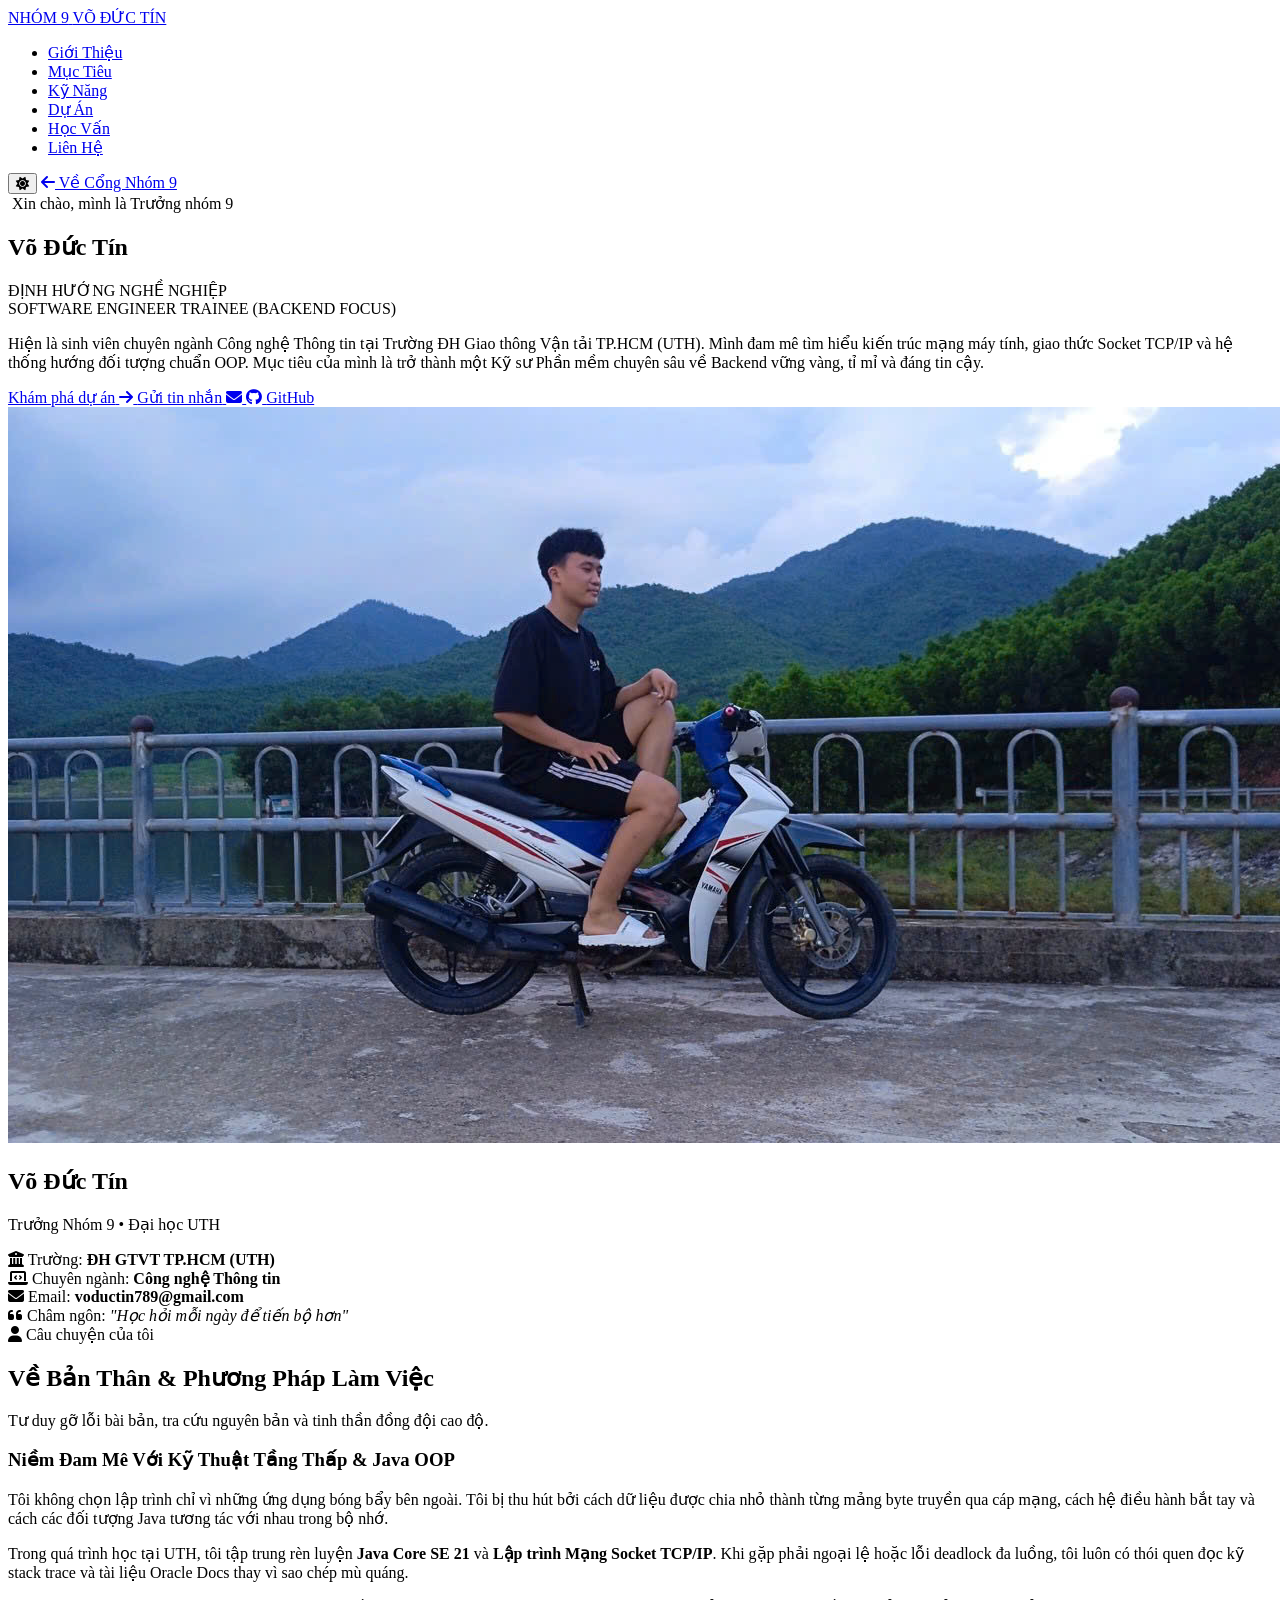
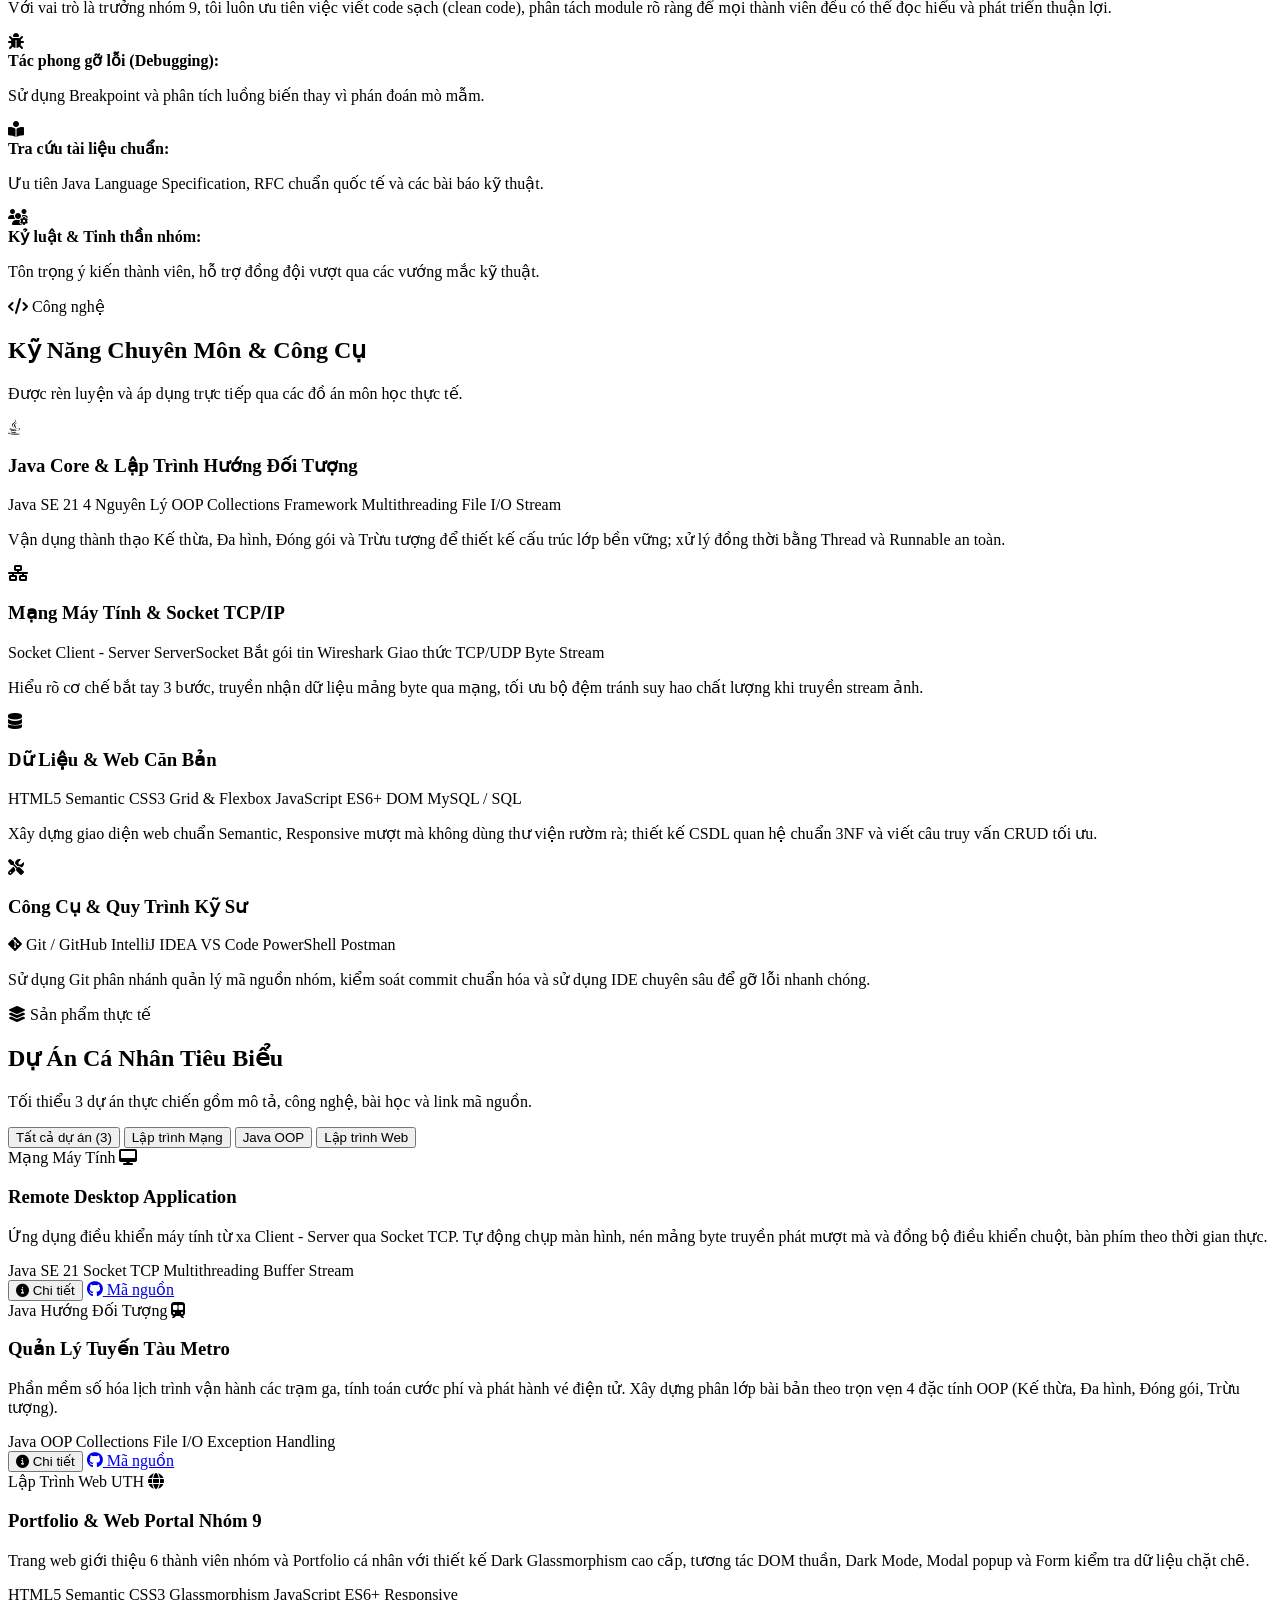
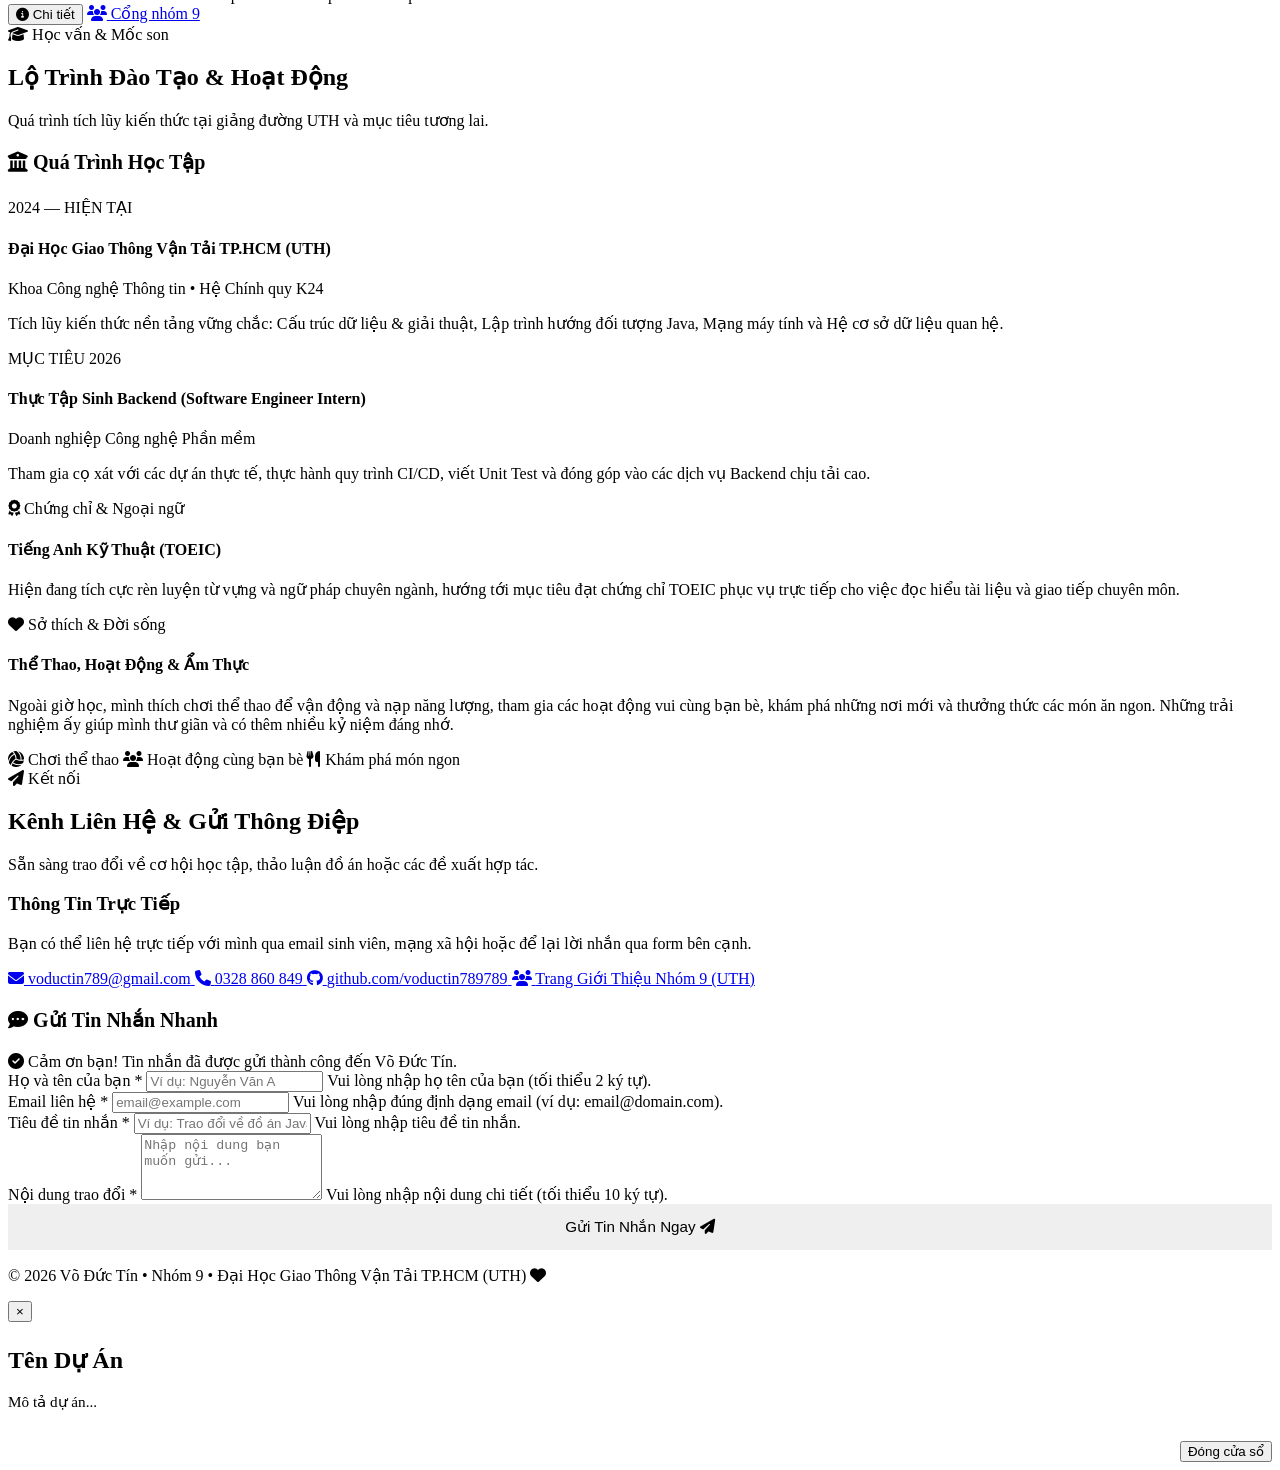
==== vo-duc-tin.html @ 45aab49f "Add files via upload" ====
<!DOCTYPE html>
<html lang="vi">

<head>
    <meta charset="UTF-8">
    <meta name="viewport" content="width=device-width, initial-scale=1.0">
    <title>Võ Đức Tín • Portfolio Cá Nhân • Nhóm 9 UTH</title>
    <!-- Google Fonts -->
    <link rel="preconnect" href="https://fonts.googleapis.com">
    <link rel="preconnect" href="https://fonts.gstatic.com" crossorigin>
    <link href="https://fonts.googleapis.com/css2?family=Plus+Jakarta+Sans:wght@300;400;500;600;700;800&display=swap" rel="stylesheet">
    <!-- Font Awesome -->
    <link rel="stylesheet" href="https://cdnjs.cloudflare.com/ajax/libs/font-awesome/6.5.1/css/all.min.css">
    <!-- Main Style -->
    <link rel="stylesheet" href="style-portfolio.css">
</head>

<body>
    <!-- Hiệu ứng Ambient Glow Orbs huyền ảo đồng bộ với Cổng Nhóm 9 -->
    <div class="ambient-bg">
        <div class="ambient-orb orb-1"></div>
        <div class="ambient-orb orb-2"></div>
        <div class="ambient-orb orb-3"></div>
    </div>

    <!-- Header / Navbar Thanh Điều Hướng Nổi Bật (Tiêu chí 1) -->
    <header class="header-nav">
        <div class="nav-glass-bar">
            <a href="#about" class="nav-brand">
                <span class="brand-pill">NHÓM 9</span>
                <span class="brand-text">VÕ ĐỨC TÍN</span>
            </a>

            <nav>
                <ul class="nav-links">
                    <li><a href="#about" class="active">Giới Thiệu</a></li>
                    <li><a href="#career">Mục Tiêu</a></li>
                    <li><a href="#skills">Kỹ Năng</a></li>
                    <li><a href="#projects">Dự Án</a></li>
                    <li><a href="#roadmap">Học Vấn</a></li>
                    <li><a href="#contact">Liên Hệ</a></li>
                </ul>
            </nav>

            <div class="nav-actions">
                <button type="button" class="theme-btn" id="themeBtn" title="Đổi giao diện Sáng / Tối">
                    <i class="fas fa-sun"></i>
                </button>
                <a href="index.html" class="back-team-pill">
                    <i class="fas fa-arrow-left"></i> Về Cổng Nhóm 9
                </a>
            </div>
        </div>
    </header>

    <div class="container">

        <!-- SECTION 1: GIỚI THIỆU BẢN THÂN & BANNER (Tiêu chí 1 & 2) -->
        <section id="about" class="content-section">
            <div class="hero-grid">
                <!-- Cột giới thiệu chính -->
                <div class="glass-card hero-content-card">
                    <span class="hero-greeting">
                        <i class="fas fa-sparkles"></i> Xin chào, mình là Trưởng nhóm 9
                    </span>
                    <h1 class="hero-name-big">
                        Võ Đức <span class="name-gradient">Tín</span>
                    </h1>

                    <!-- Mục tiêu nghề nghiệp (Tiêu chí 3) -->
                    <div class="career-box" id="career">
                        <div class="career-label">ĐỊNH HƯỚNG NGHỀ NGHIỆP</div>
                        <div class="career-role">SOFTWARE ENGINEER TRAINEE (BACKEND FOCUS)</div>
                    </div>

                    <p class="hero-bio">
                        Hiện là sinh viên chuyên ngành Công nghệ Thông tin tại Trường ĐH Giao thông Vận tải TP.HCM (UTH). Mình đam mê tìm hiểu kiến trúc mạng máy tính, giao thức Socket TCP/IP và hệ thống hướng đối tượng chuẩn OOP. Mục tiêu của mình là trở thành một Kỹ sư Phần mềm chuyên sâu về Backend vững vàng, tỉ mỉ và đáng tin cậy.
                    </p>

                    <div class="hero-buttons">
                        <a href="#projects" class="btn-glow">
                            <span>Khám phá dự án</span> <i class="fas fa-arrow-right"></i>
                        </a>
                        <a href="#contact" class="btn-outline-glass">
                            <span>Gửi tin nhắn</span> <i class="fas fa-envelope"></i>
                        </a>
                        <a href="https://github.com/voductin789789" target="_blank" class="btn-outline-glass">
                            <i class="fab fa-github"></i> <span>GitHub</span>
                        </a>
                    </div>
                </div>

                <!-- Cột Thẻ Thông Tin Cá Nhân (Glassmorphism Profile Card) -->
                <div class="glass-card profile-card-wrap">
                    <div class="profile-avatar-outer">
                        <img src="tin.jpg" alt="Võ Đức Tín" class="profile-avatar-img"
                            onerror="this.src='data:image/svg+xml,%3Csvg xmlns=\'http://www.w3.org/2000/svg\' viewBox=\'0 0 24 24\' fill=\'%23818cf8\'%3E%3Cpath d=\'M12 12c2.21 0 4-1.79 4-4s-1.79-4-4-4-4 1.79-4 4 1.79 4 4 4zm0 2c-2.67 0-8 1.34-8 4v2h16v-2c0-2.66-5.33-4-8-4z\'/%3E%3C/svg%3E'">
                        <span class="online-pulse" title="Sẵn sàng hợp tác"></span>
                    </div>

                    <h2 class="profile-name">Võ Đức Tín</h2>
                    <p class="profile-tagline">Trưởng Nhóm 9 • Đại học UTH</p>

                    <div class="info-table">
                        <div class="info-row">
                            <i class="fas fa-university"></i>
                            <span>Trường: <strong>ĐH GTVT TP.HCM (UTH)</strong></span>
                        </div>
                        <div class="info-row">
                            <i class="fas fa-laptop-code"></i>
                            <span>Chuyên ngành: <strong>Công nghệ Thông tin</strong></span>
                        </div>
                        <div class="info-row">
                            <i class="fas fa-envelope"></i>
                            <span>Email: <strong>voductin789@gmail.com</strong></span>
                        </div>
                        <div class="info-row">
                            <i class="fas fa-quote-left"></i>
                            <span>Châm ngôn: <em>"Học hỏi mỗi ngày để tiến bộ hơn"</em></span>
                        </div>
                    </div>
                </div>
            </div>
        </section>

        <!-- SECTION 2: VỀ TÔI & PHƯƠNG PHÁP RÈN LUYỆN (Tiêu chí 2, 5) -->
        <section class="content-section">
            <div class="section-head">
                <span class="section-tag"><i class="fas fa-user"></i> Câu chuyện của tôi</span>
                <h2 class="section-title">Về Bản Thân & Phương Pháp Làm Việc</h2>
                <p class="section-subtitle">Tư duy gỡ lỗi bài bản, tra cứu nguyên bản và tinh thần đồng đội cao độ.</p>
            </div>

            <div class="about-grid">
                <div class="glass-card about-box">
                    <h3>Niềm Đam Mê Với Kỹ Thuật Tầng Thấp & Java OOP</h3>
                    <p>
                        Tôi không chọn lập trình chỉ vì những ứng dụng bóng bẩy bên ngoài. Tôi bị thu hút bởi cách dữ liệu được chia nhỏ thành từng mảng byte truyền qua cáp mạng, cách hệ điều hành bắt tay và cách các đối tượng Java tương tác với nhau trong bộ nhớ.
                    </p>
                    <p>
                        Trong quá trình học tại UTH, tôi tập trung rèn luyện <strong>Java Core SE 21</strong> và <strong>Lập trình Mạng Socket TCP/IP</strong>. Khi gặp phải ngoại lệ hoặc lỗi deadlock đa luồng, tôi luôn có thói quen đọc kỹ stack trace và tài liệu Oracle Docs thay vì sao chép mù quáng.
                    </p>
                    <p>
                        Với vai trò là trưởng nhóm 9, tôi luôn ưu tiên việc viết code sạch (clean code), phân tách module rõ ràng để mọi thành viên đều có thể đọc hiểu và phát triển thuận lợi.
                    </p>
                </div>

                <div class="glass-card method-box">
                    <div class="method-item">
                        <div class="method-icon-wrap"><i class="fas fa-bug"></i></div>
                        <div class="method-text">
                            <strong>Tác phong gỡ lỗi (Debugging):</strong>
                            <p>Sử dụng Breakpoint và phân tích luồng biến thay vì phán đoán mò mẫm.</p>
                        </div>
                    </div>
                    <div class="method-item">
                        <div class="method-icon-wrap"><i class="fas fa-book-reader"></i></div>
                        <div class="method-text">
                            <strong>Tra cứu tài liệu chuẩn:</strong>
                            <p>Ưu tiên Java Language Specification, RFC chuẩn quốc tế và các bài báo kỹ thuật.</p>
                        </div>
                    </div>
                    <div class="method-item">
                        <div class="method-icon-wrap"><i class="fas fa-users-cog"></i></div>
                        <div class="method-text">
                            <strong>Kỷ luật & Tinh thần nhóm:</strong>
                            <p>Tôn trọng ý kiến thành viên, hỗ trợ đồng đội vượt qua các vướng mắc kỹ thuật.</p>
                        </div>
                    </div>
                </div>
            </div>
        </section>

        <!-- SECTION 3: KỸ NĂNG CHUYÊN MÔN (Tiêu chí 4) -->
        <section id="skills" class="content-section">
            <div class="section-head">
                <span class="section-tag"><i class="fas fa-code"></i> Công nghệ</span>
                <h2 class="section-title">Kỹ Năng Chuyên Môn & Công Cụ</h2>
                <p class="section-subtitle">Được rèn luyện và áp dụng trực tiếp qua các đồ án môn học thực tế.</p>
            </div>

            <div class="skills-grid">
                <!-- Thẻ 1 -->
                <div class="glass-card skill-card">
                    <div class="skill-card-head">
                        <div class="skill-icon-box"><i class="fab fa-java"></i></div>
                        <h3>Java Core & Lập Trình Hướng Đối Tượng</h3>
                    </div>
                    <div class="skill-chips-wrap">
                        <span class="skill-chip">Java SE 21</span>
                        <span class="skill-chip">4 Nguyên Lý OOP</span>
                        <span class="skill-chip">Collections Framework</span>
                        <span class="skill-chip">Multithreading</span>
                        <span class="skill-chip">File I/O Stream</span>
                    </div>
                    <p class="skill-detail-text">Vận dụng thành thạo Kế thừa, Đa hình, Đóng gói và Trừu tượng để thiết kế cấu trúc lớp bền vững; xử lý đồng thời bằng Thread và Runnable an toàn.</p>
                </div>

                <!-- Thẻ 2 -->
                <div class="glass-card skill-card">
                    <div class="skill-card-head">
                        <div class="skill-icon-box"><i class="fas fa-network-wired"></i></div>
                        <h3>Mạng Máy Tính & Socket TCP/IP</h3>
                    </div>
                    <div class="skill-chips-wrap">
                        <span class="skill-chip">Socket Client - Server</span>
                        <span class="skill-chip">ServerSocket</span>
                        <span class="skill-chip">Bắt gói tin Wireshark</span>
                        <span class="skill-chip">Giao thức TCP/UDP</span>
                        <span class="skill-chip">Byte Stream</span>
                    </div>
                    <p class="skill-detail-text">Hiểu rõ cơ chế bắt tay 3 bước, truyền nhận dữ liệu mảng byte qua mạng, tối ưu bộ đệm tránh suy hao chất lượng khi truyền stream ảnh.</p>
                </div>

                <!-- Thẻ 3 -->
                <div class="glass-card skill-card">
                    <div class="skill-card-head">
                        <div class="skill-icon-box"><i class="fas fa-database"></i></div>
                        <h3>Dữ Liệu & Web Căn Bản</h3>
                    </div>
                    <div class="skill-chips-wrap">
                        <span class="skill-chip">HTML5 Semantic</span>
                        <span class="skill-chip">CSS3 Grid & Flexbox</span>
                        <span class="skill-chip">JavaScript ES6+ DOM</span>
                        <span class="skill-chip">MySQL / SQL</span>
                    </div>
                    <p class="skill-detail-text">Xây dựng giao diện web chuẩn Semantic, Responsive mượt mà không dùng thư viện rườm rà; thiết kế CSDL quan hệ chuẩn 3NF và viết câu truy vấn CRUD tối ưu.</p>
                </div>

                <!-- Thẻ 4 -->
                <div class="glass-card skill-card">
                    <div class="skill-card-head">
                        <div class="skill-icon-box"><i class="fas fa-tools"></i></div>
                        <h3>Công Cụ & Quy Trình Kỹ Sư</h3>
                    </div>
                    <div class="skill-chips-wrap">
                        <span class="skill-chip"><i class="fab fa-git-alt"></i> Git / GitHub</span>
                        <span class="skill-chip">IntelliJ IDEA</span>
                        <span class="skill-chip">VS Code</span>
                        <span class="skill-chip">PowerShell</span>
                        <span class="skill-chip">Postman</span>
                    </div>
                    <p class="skill-detail-text">Sử dụng Git phân nhánh quản lý mã nguồn nhóm, kiểm soát commit chuẩn hóa và sử dụng IDE chuyên sâu để gỡ lỗi nhanh chóng.</p>
                </div>
            </div>
        </section>

        <!-- SECTION 4: DỰ ÁN CÁ NHÂN & ĐỒ ÁN MÔN HỌC (Tiêu chí 6 & Tiêu chí 14) -->
        <section id="projects" class="content-section">
            <div class="section-head">
                <span class="section-tag"><i class="fas fa-layer-group"></i> Sản phẩm thực tế</span>
                <h2 class="section-title">Dự Án Cá Nhân Tiêu Biểu</h2>
                <p class="section-subtitle">Tối thiểu 3 dự án thực chiến gồm mô tả, công nghệ, bài học và link mã nguồn.</p>
            </div>

            <!-- Bộ lọc dự án JavaScript (Tiêu chí 14) -->
            <div class="filter-tabs">
                <button type="button" class="tab-btn active" data-filter="all">Tất cả dự án (3)</button>
                <button type="button" class="tab-btn" data-filter="network">Lập trình Mạng</button>
                <button type="button" class="tab-btn" data-filter="java">Java OOP</button>
                <button type="button" class="tab-btn" data-filter="web">Lập trình Web</button>
            </div>

            <!-- Lưới dự án -->
            <div class="projects-grid">
                <!-- Dự Án 1: Remote Desktop -->
                <div class="glass-card project-card" data-category="network">
                    <div>
                        <div class="project-top-tag">
                            <span class="course-badge">Mạng Máy Tính</span>
                            <i class="fas fa-desktop project-icon-top"></i>
                        </div>
                        <h3 class="project-title">Remote Desktop Application</h3>
                        <p class="project-desc">
                            Ứng dụng điều khiển máy tính từ xa Client - Server qua Socket TCP. Tự động chụp màn hình, nén mảng byte truyền phát mượt mà và đồng bộ điều khiển chuột, bàn phím theo thời gian thực.
                        </p>
                        <div class="project-tech-tags">
                            <span class="tech-tag-pill">Java SE 21</span>
                            <span class="tech-tag-pill">Socket TCP</span>
                            <span class="tech-tag-pill">Multithreading</span>
                            <span class="tech-tag-pill">Buffer Stream</span>
                        </div>
                    </div>
                    <div class="project-actions">
                        <button type="button" class="btn-sm-primary" onclick="openProjectModal('remote-desktop')">
                            <i class="fas fa-info-circle"></i> Chi tiết
                        </button>
                        <a href="https://github.com/voductin789789" target="_blank" class="btn-sm-outline" title="GitHub">
                            <i class="fab fa-github"></i> Mã nguồn
                        </a>
                    </div>
                </div>

                <!-- Dự Án 2: Quản Lý Metro -->
                <div class="glass-card project-card" data-category="java">
                    <div>
                        <div class="project-top-tag">
                            <span class="course-badge">Java Hướng Đối Tượng</span>
                            <i class="fas fa-subway project-icon-top"></i>
                        </div>
                        <h3 class="project-title">Quản Lý Tuyến Tàu Metro</h3>
                        <p class="project-desc">
                            Phần mềm số hóa lịch trình vận hành các trạm ga, tính toán cước phí và phát hành vé điện tử. Xây dựng phân lớp bài bản theo trọn vẹn 4 đặc tính OOP (Kế thừa, Đa hình, Đóng gói, Trừu tượng).
                        </p>
                        <div class="project-tech-tags">
                            <span class="tech-tag-pill">Java OOP</span>
                            <span class="tech-tag-pill">Collections</span>
                            <span class="tech-tag-pill">File I/O</span>
                            <span class="tech-tag-pill">Exception Handling</span>
                        </div>
                    </div>
                    <div class="project-actions">
                        <button type="button" class="btn-sm-primary" onclick="openProjectModal('metro-management')">
                            <i class="fas fa-info-circle"></i> Chi tiết
                        </button>
                        <a href="https://github.com/voductin789789" target="_blank" class="btn-sm-outline" title="GitHub">
                            <i class="fab fa-github"></i> Mã nguồn
                        </a>
                    </div>
                </div>

                <!-- Dự Án 3: Web Portal Nhóm 9 -->
                <div class="glass-card project-card" data-category="web">
                    <div>
                        <div class="project-top-tag">
                            <span class="course-badge">Lập Trình Web UTH</span>
                            <i class="fas fa-globe project-icon-top"></i>
                        </div>
                        <h3 class="project-title">Portfolio & Web Portal Nhóm 9</h3>
                        <p class="project-desc">
                            Trang web giới thiệu 6 thành viên nhóm và Portfolio cá nhân với thiết kế Dark Glassmorphism cao cấp, tương tác DOM thuần, Dark Mode, Modal popup và Form kiểm tra dữ liệu chặt chẽ.
                        </p>
                        <div class="project-tech-tags">
                            <span class="tech-tag-pill">HTML5 Semantic</span>
                            <span class="tech-tag-pill">CSS3 Glassmorphism</span>
                            <span class="tech-tag-pill">JavaScript ES6+</span>
                            <span class="tech-tag-pill">Responsive</span>
                        </div>
                    </div>
                    <div class="project-actions">
                        <button type="button" class="btn-sm-primary" onclick="openProjectModal('group-portal')">
                            <i class="fas fa-info-circle"></i> Chi tiết
                        </button>
                        <a href="index.html" class="btn-sm-outline" title="Cổng nhóm">
                            <i class="fas fa-users"></i> Cổng nhóm 9
                        </a>
                    </div>
                </div>
            </div>
        </section>

        <!-- SECTION 5: HỌC VẤN / CHỨNG CHỈ / SỞ THÍCH (Tiêu chí 5 & 7) -->
        <section id="roadmap" class="content-section">
            <div class="section-head">
                <span class="section-tag"><i class="fas fa-graduation-cap"></i> Học vấn & Mốc son</span>
                <h2 class="section-title">Lộ Trình Đào Tạo & Hoạt Động</h2>
                <p class="section-subtitle">Quá trình tích lũy kiến thức tại giảng đường UTH và mục tiêu tương lai.</p>
            </div>

            <div class="roadmap-grid">
                <!-- Cột Timeline Học Vấn -->
                <div class="glass-card timeline-panel">
                    <h3 style="font-size: 1.25rem; font-weight: 800; margin-bottom: 24px; color: var(--text-primary);">
                        <i class="fas fa-university"></i> Quá Trình Học Tập
                    </h3>

                    <div class="timeline-list">
                        <div class="timeline-item">
                            <div class="timeline-dot"></div>
                            <div class="timeline-year">2024 — HIỆN TẠI</div>
                            <h4 class="timeline-title">Đại Học Giao Thông Vận Tải TP.HCM (UTH)</h4>
                            <div class="timeline-sub">Khoa Công nghệ Thông tin • Hệ Chính quy K24</div>
                            <p class="timeline-desc">
                                Tích lũy kiến thức nền tảng vững chắc: Cấu trúc dữ liệu & giải thuật, Lập trình hướng đối tượng Java, Mạng máy tính và Hệ cơ sở dữ liệu quan hệ.
                            </p>
                        </div>

                        <div class="timeline-item">
                            <div class="timeline-dot"></div>
                            <div class="timeline-year">MỤC TIÊU 2026</div>
                            <h4 class="timeline-title">Thực Tập Sinh Backend (Software Engineer Intern)</h4>
                            <div class="timeline-sub">Doanh nghiệp Công nghệ Phần mềm</div>
                            <p class="timeline-desc">
                                Tham gia cọ xát với các dự án thực tế, thực hành quy trình CI/CD, viết Unit Test và đóng góp vào các dịch vụ Backend chịu tải cao.
                            </p>
                        </div>
                    </div>
                </div>

                <!-- Cột Chứng Chỉ & Sở Thích -->
                <div class="side-boxes">
                    <div class="glass-card side-box">
                        <span class="side-box-tag"><i class="fas fa-award"></i> Chứng chỉ & Ngoại ngữ</span>
                        <h4 class="side-box-title">Tiếng Anh Kỹ Thuật (TOEIC)</h4>
                        <p class="side-box-desc">
                            Hiện đang tích cực rèn luyện từ vựng và ngữ pháp chuyên ngành, hướng tới mục tiêu đạt chứng chỉ TOEIC phục vụ trực tiếp cho việc đọc hiểu tài liệu và giao tiếp chuyên môn.
                        </p>
                    </div>

                    <div class="glass-card side-box">
                        <span class="side-box-tag"><i class="fas fa-heart"></i> Sở thích & Đời sống</span>
                        <h4 class="side-box-title">Thể Thao, Hoạt Động & Ẩm Thực</h4>
                        <p class="side-box-desc">
                            Ngoài giờ học, mình thích chơi thể thao để vận động và nạp năng lượng, tham gia các hoạt động vui cùng bạn bè, khám phá những nơi mới và thưởng thức các món ăn ngon. Những trải nghiệm ấy giúp mình thư giãn và có thêm nhiều kỷ niệm đáng nhớ.
                        </p>
                        <div class="hobby-chips" aria-label="Sở thích cá nhân">
                            <span class="hobby-chip"><i class="fas fa-volleyball-ball"></i> Chơi thể thao</span>
                            <span class="hobby-chip"><i class="fas fa-users"></i> Hoạt động cùng bạn bè</span>
                            <span class="hobby-chip"><i class="fas fa-utensils"></i> Khám phá món ngon</span>
                        </div>
                    </div>
                </div>
            </div>
        </section>

        <!-- SECTION 6: FORM LIÊN HỆ CÓ VALIDATE JS (Tiêu chí 15) -->
        <section id="contact" class="content-section">
            <div class="section-head">
                <span class="section-tag"><i class="fas fa-paper-plane"></i> Kết nối</span>
                <h2 class="section-title">Kênh Liên Hệ & Gửi Thông Điệp</h2>
                <p class="section-subtitle">Sẵn sàng trao đổi về cơ hội học tập, thảo luận đồ án hoặc các đề xuất hợp tác.</p>
            </div>

            <div class="contact-grid">
                <!-- Cột thông tin liên lạc -->
                <div class="glass-card contact-info-panel">
                    <h3>Thông Tin Trực Tiếp</h3>
                    <p>
                        Bạn có thể liên hệ trực tiếp với mình qua email sinh viên, mạng xã hội hoặc để lại lời nhắn qua form bên cạnh.
                    </p>

                    <div class="contact-channel-list">
                        <a href="mailto:voductin789@gmail.com" class="channel-link">
                            <i class="fas fa-envelope"></i>
                            <span>voductin789@gmail.com</span>
                        </a>
                        <a href="tel:0328860849" class="channel-link">
                            <i class="fas fa-phone"></i>
                            <span>0328 860 849</span>
                        </a>
                        <a href="https://github.com/voductin789789" target="_blank" class="channel-link">
                            <i class="fab fa-github"></i>
                            <span>github.com/voductin789789</span>
                        </a>
                        <a href="index.html" class="channel-link">
                            <i class="fas fa-users"></i>
                            <span>Trang Giới Thiệu Nhóm 9 (UTH)</span>
                        </a>
                    </div>
                </div>

                <!-- Cột Form Liên Hệ (Validate bằng JavaScript) -->
                <div class="glass-card form-panel">
                    <h3 style="font-size: 1.25rem; font-weight: 800; margin-bottom: 20px; color: var(--text-primary);">
                        <i class="fas fa-comment-dots"></i> Gửi Tin Nhắn Nhanh
                    </h3>

                    <div class="form-success-alert" id="formSuccessAlert">
                        <i class="fas fa-check-circle"></i> Cảm ơn bạn! Tin nhắn đã được gửi thành công đến Võ Đức Tín.
                    </div>

                    <form id="contactForm" novalidate>
                        <div class="form-group" id="groupName">
                            <label for="senderName" class="form-label">Họ và tên của bạn *</label>
                            <input type="text" id="senderName" class="form-input" placeholder="Ví dụ: Nguyễn Văn A">
                            <span class="form-error">Vui lòng nhập họ tên của bạn (tối thiểu 2 ký tự).</span>
                        </div>

                        <div class="form-group" id="groupEmail">
                            <label for="senderEmail" class="form-label">Email liên hệ *</label>
                            <input type="email" id="senderEmail" class="form-input" placeholder="email@example.com">
                            <span class="form-error">Vui lòng nhập đúng định dạng email (ví dụ: email@domain.com).</span>
                        </div>

                        <div class="form-group" id="groupSubject">
                            <label for="emailSubject" class="form-label">Tiêu đề tin nhắn *</label>
                            <input type="text" id="emailSubject" class="form-input" placeholder="Ví dụ: Trao đổi về đồ án Java / Cơ hội thực tập">
                            <span class="form-error">Vui lòng nhập tiêu đề tin nhắn.</span>
                        </div>

                        <div class="form-group" id="groupMessage">
                            <label for="messageBody" class="form-label">Nội dung trao đổi *</label>
                            <textarea id="messageBody" rows="4" class="form-textarea" placeholder="Nhập nội dung bạn muốn gửi..."></textarea>
                            <span class="form-error">Vui lòng nhập nội dung chi tiết (tối thiểu 10 ký tự).</span>
                        </div>

                        <button type="submit" class="btn-glow" style="width: 100%; justify-content: center; cursor: pointer; border: none; font-size: 0.95rem; padding: 14px;">
                            <span>Gửi Tin Nhắn Ngay</span> <i class="fas fa-paper-plane"></i>
                        </button>
                    </form>
                </div>
            </div>
        </section>

        <!-- Footer -->
        <footer class="footer-wrap">
            <p>© 2026 Võ Đức Tín • Nhóm 9 • Đại Học Giao Thông Vận Tải TP.HCM (UTH) <span class="heart"><i class="fas fa-heart"></i></span></p>
        </footer>
    </div>

    <!-- Modal Xem Chi Tiết Dự Án (Chức năng tương tác Modal) -->
    <div class="modal-overlay" id="projectModal">
        <div class="modal-card">
            <button type="button" class="modal-close-btn" id="modalCloseBtn">&times;</button>
            <h3 id="modalTitle" style="font-size: 1.5rem; font-weight: 800; margin-bottom: 12px; color: var(--text-primary);">Tên Dự Án</h3>
            <p id="modalDesc" style="font-size: 0.95rem; color: var(--text-secondary); margin-bottom: 22px; line-height: 1.7;">Mô tả dự án...</p>
            <div id="modalContent"></div>
            <div style="margin-top: 26px; text-align: right;">
                <button type="button" class="btn-outline-glass" onclick="closeProjectModal()" style="cursor: pointer;">Đóng cửa sổ</button>
            </div>
        </div>
    </div>

    <!-- Main JavaScript -->
    <script src="main-portfolio.js"></script>
</body>

</html>
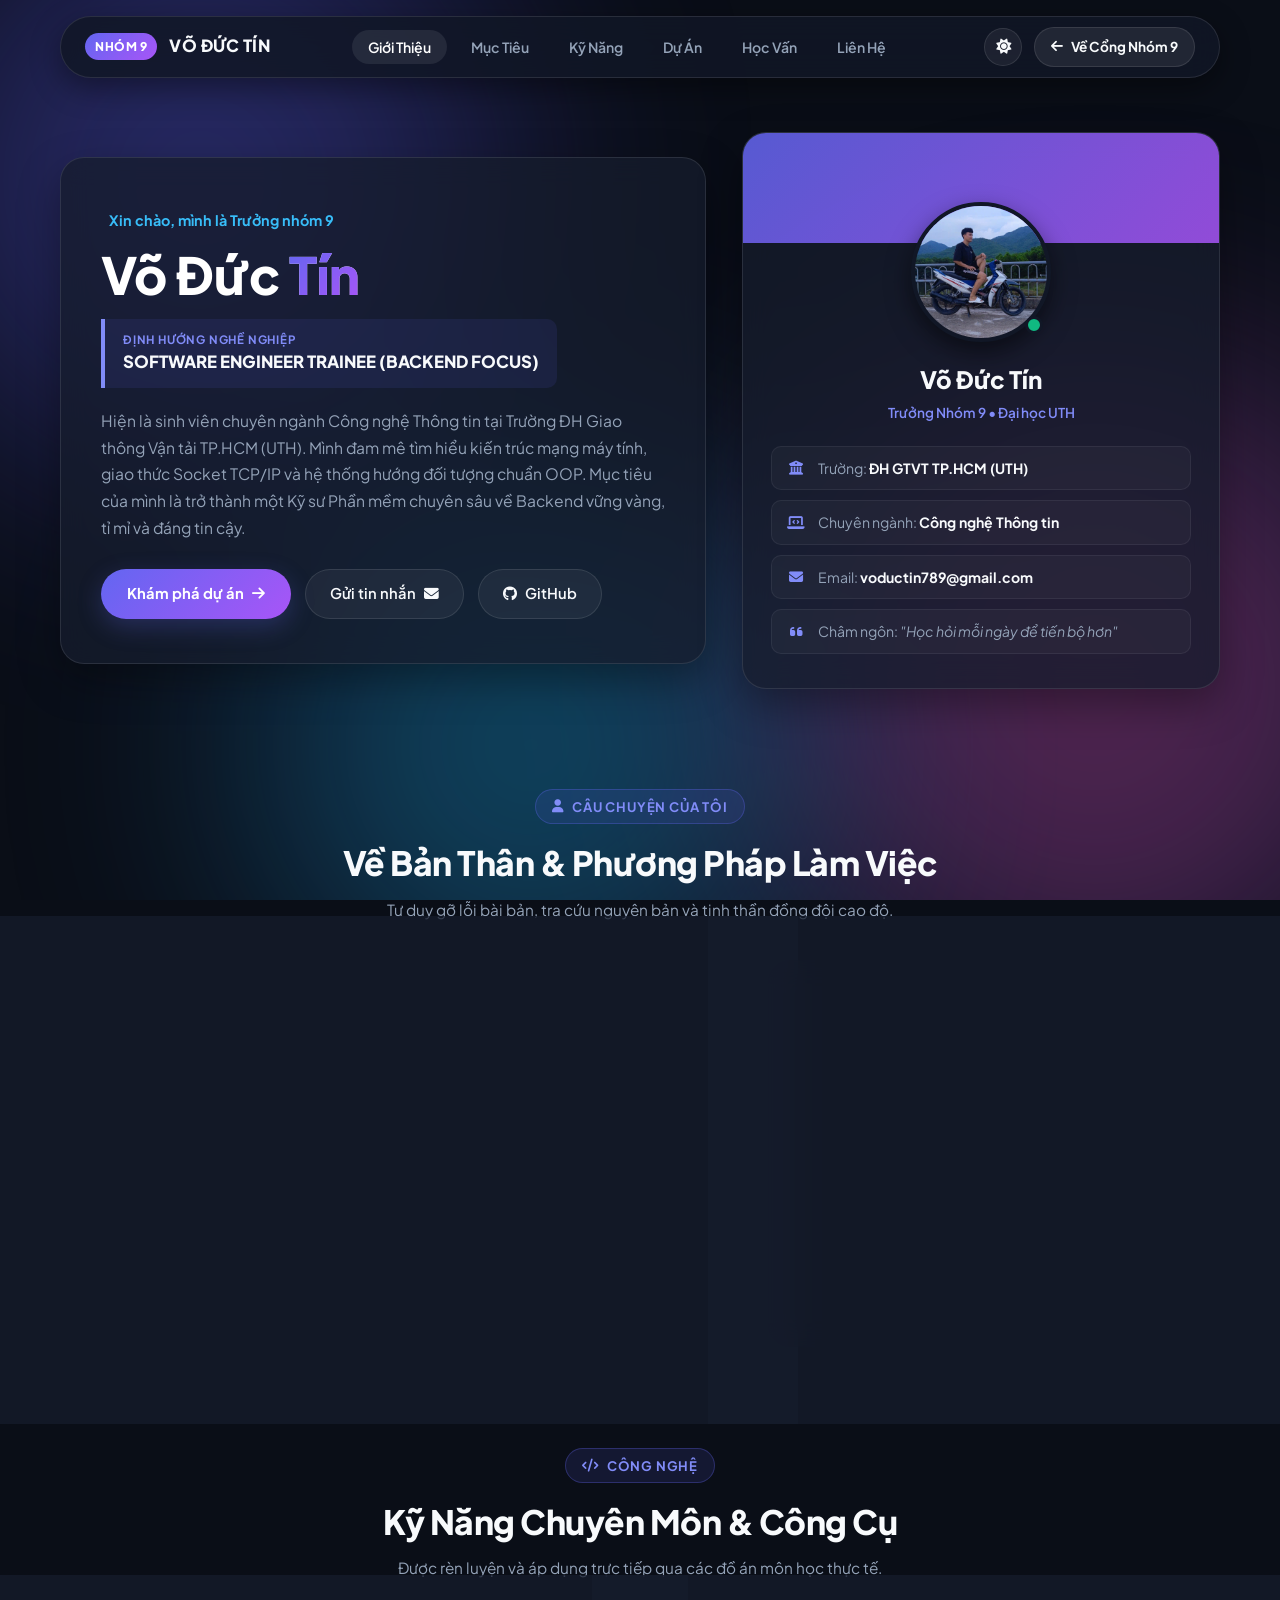
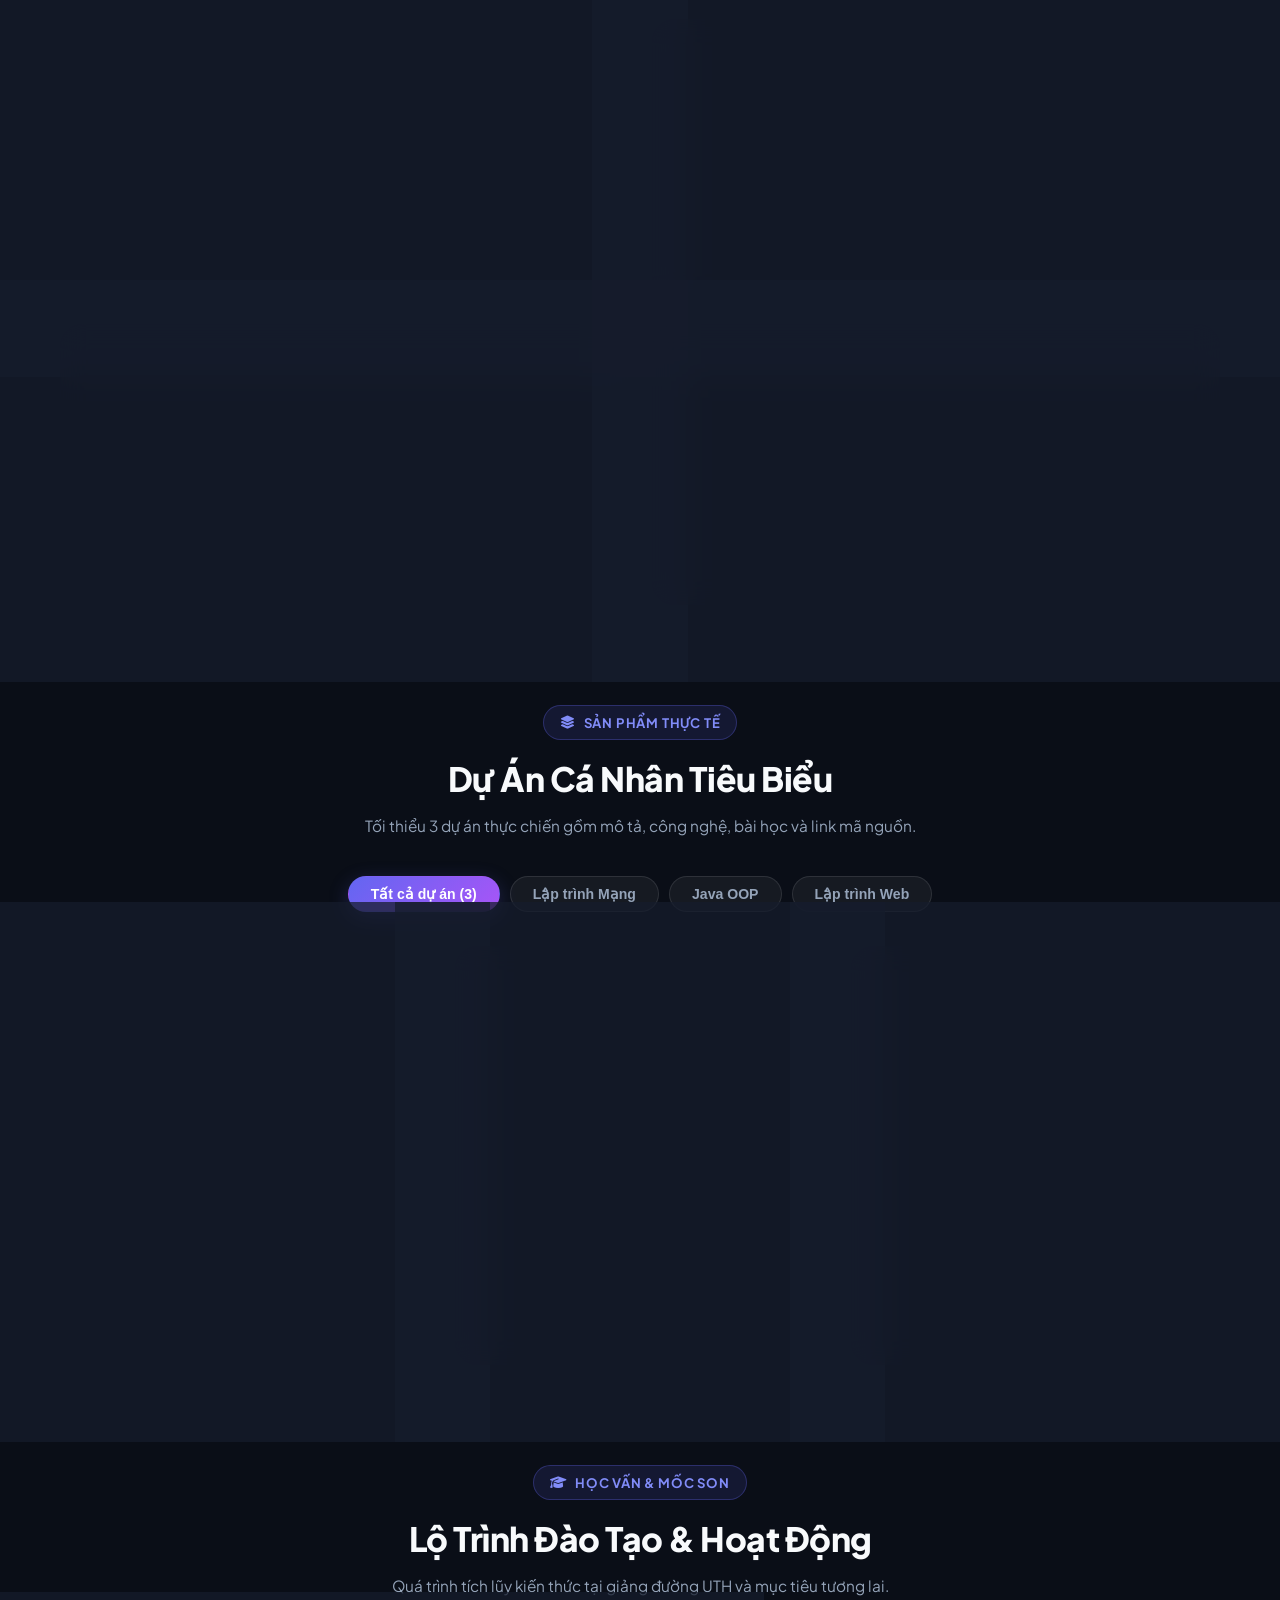
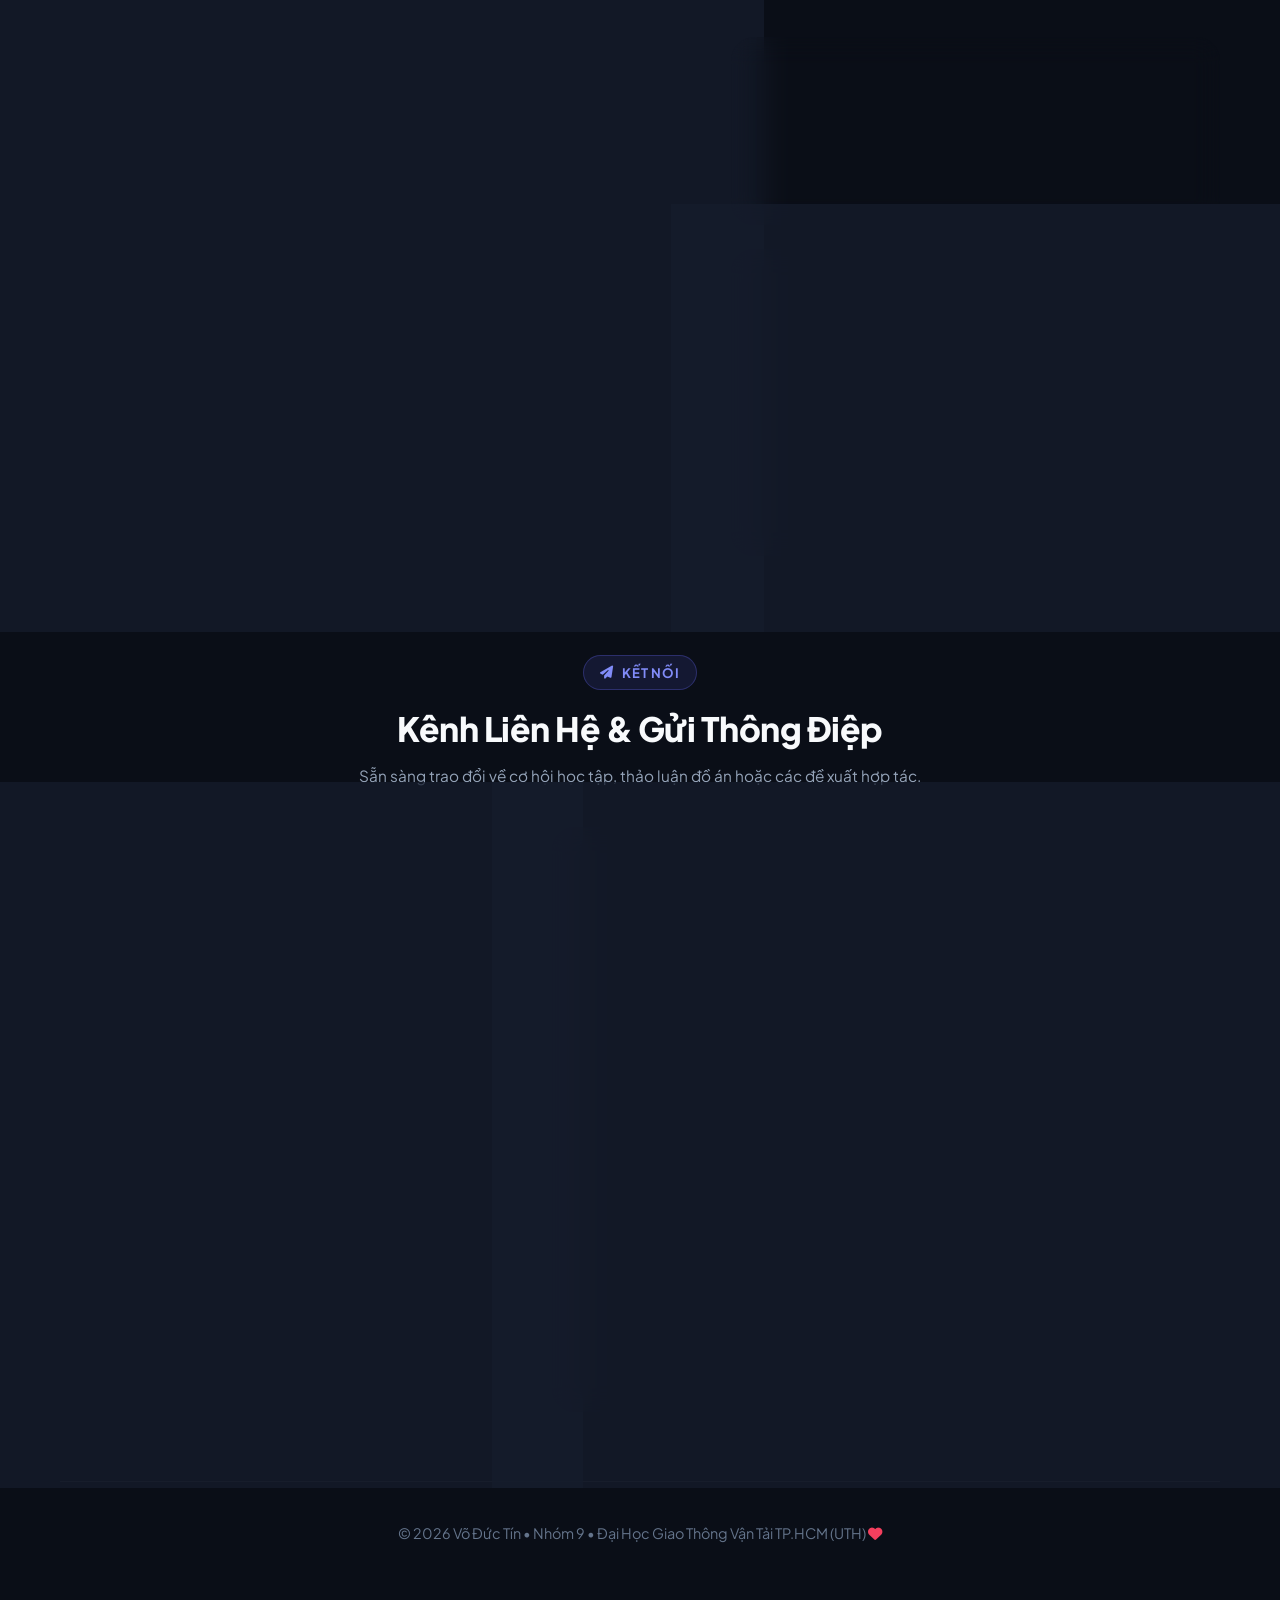
==== commit 06e987c6: "feat: update team portfolio links" ====
--- a/vo-duc-tin.html
+++ b/vo-duc-tin.html
@@ -12,7 +12,7 @@
     <!-- Font Awesome -->
     <link rel="stylesheet" href="https://cdnjs.cloudflare.com/ajax/libs/font-awesome/6.5.1/css/all.min.css">
     <!-- Main Style -->
-    <link rel="stylesheet" href="style-portfolio.css">
+    <link rel="stylesheet" href="css/main.css">
 </head>
 
 <body>
@@ -93,7 +93,7 @@
                 <!-- Cột Thẻ Thông Tin Cá Nhân (Glassmorphism Profile Card) -->
                 <div class="glass-card profile-card-wrap">
                     <div class="profile-avatar-outer">
-                        <img src="tin.jpg" alt="Võ Đức Tín" class="profile-avatar-img"
+                        <img src="images/tin.jpg" alt="Võ Đức Tín" class="profile-avatar-img"
                             onerror="this.src='data:image/svg+xml,%3Csvg xmlns=\'http://www.w3.org/2000/svg\' viewBox=\'0 0 24 24\' fill=\'%23818cf8\'%3E%3Cpath d=\'M12 12c2.21 0 4-1.79 4-4s-1.79-4-4-4-4 1.79-4 4 1.79 4 4 4zm0 2c-2.67 0-8 1.34-8 4v2h16v-2c0-2.66-5.33-4-8-4z\'/%3E%3C/svg%3E'">
                         <span class="online-pulse" title="Sẵn sàng hợp tác"></span>
                     </div>
@@ -512,7 +512,7 @@
     </div>
 
     <!-- Main JavaScript -->
-    <script src="main-portfolio.js"></script>
+    <script src="js/main.js"></script>
 </body>
 
 </html>
--- a/css/main.css
+++ b/css/main.css
@@ -0,0 +1,1329 @@
+/* main.css - Dark Cyberpunk & Glassmorphism Theme */
+:root {
+    --bg-dark: #0a0e17;
+    --card-bg: rgba(22, 28, 44, 0.75);
+    --card-bg-solid: #111726;
+    --card-border: rgba(255, 255, 255, 0.1);
+    --card-border-hover: rgba(99, 102, 241, 0.45);
+    --primary-gradient: linear-gradient(135deg, #6366f1, #a855f7);
+    --accent-color: #818cf8;
+    --accent-glow: rgba(99, 102, 241, 0.25);
+    --text-primary: #f8fafc;
+    --text-secondary: #94a3b8;
+    --text-muted: #64748b;
+    --radius-lg: 24px;
+    --radius-md: 16px;
+    --radius-sm: 10px;
+    --font-heading: 'Plus Jakarta Sans', -apple-system, BlinkMacSystemFont, sans-serif;
+}
+
+[data-theme="light"] {
+    --bg-dark: #f8fafc;
+    --card-bg: rgba(255, 255, 255, 0.9);
+    --card-bg-solid: #ffffff;
+    --card-border: rgba(0, 0, 0, 0.08);
+    --card-border-hover: rgba(99, 102, 241, 0.4);
+    --primary-gradient: linear-gradient(135deg, #4f46e5, #7c3aed);
+    --accent-color: #4f46e5;
+    --accent-glow: rgba(79, 70, 229, 0.15);
+    --text-primary: #0f172a;
+    --text-secondary: #475569;
+    --text-muted: #94a3b8;
+}
+
+* {
+    margin: 0;
+    padding: 0;
+    box-sizing: border-box;
+}
+
+html {
+    scroll-behavior: smooth;
+}
+
+body {
+    background-color: var(--bg-dark);
+    color: var(--text-primary);
+    font-family: var(--font-heading);
+    min-height: 100vh;
+    line-height: 1.6;
+    position: relative;
+    overflow-x: hidden;
+    transition: background-color 0.3s, color 0.3s;
+}
+
+/* Ambient Glow Orbs Background */
+.ambient-bg {
+    position: fixed;
+    inset: 0;
+    pointer-events: none;
+    z-index: 0;
+    overflow: hidden;
+}
+
+.ambient-orb {
+    position: absolute;
+    border-radius: 50%;
+    filter: blur(130px);
+    opacity: 0.35;
+    animation: floatOrb 20s ease-in-out infinite alternate;
+}
+
+.orb-1 {
+    width: 600px;
+    height: 600px;
+    background: radial-gradient(circle, #6366f1, #4f46e5);
+    top: -120px;
+    left: -100px;
+}
+
+.orb-2 {
+    width: 650px;
+    height: 650px;
+    background: radial-gradient(circle, #ec4899, #8b5cf6);
+    top: 40%;
+    right: -140px;
+    animation-duration: 22s;
+}
+
+.orb-3 {
+    width: 550px;
+    height: 550px;
+    background: radial-gradient(circle, #06b6d4, #3b82f6);
+    bottom: -120px;
+    left: 20%;
+    animation-duration: 18s;
+}
+
+@keyframes floatOrb {
+    0% {
+        transform: translate(0, 0) scale(1);
+    }
+
+    50% {
+        transform: translate(50px, 40px) scale(1.08);
+    }
+
+    100% {
+        transform: translate(-30px, 70px) scale(0.95);
+    }
+}
+
+/* Floating Glass Header Navigation */
+.header-nav {
+    position: sticky;
+    top: 16px;
+    z-index: 100;
+    max-width: 1200px;
+    margin: 0 auto 30px;
+    padding: 0 20px;
+}
+
+.nav-glass-bar {
+    background: rgba(17, 23, 38, 0.85);
+    backdrop-filter: blur(16px);
+    -webkit-backdrop-filter: blur(16px);
+    border: 1px solid var(--card-border);
+    border-radius: 999px;
+    padding: 10px 24px;
+    display: flex;
+    align-items: center;
+    justify-content: space-between;
+    box-shadow: 0 10px 30px rgba(0, 0, 0, 0.4);
+}
+
+.nav-brand {
+    display: flex;
+    align-items: center;
+    gap: 12px;
+    text-decoration: none;
+    color: var(--text-primary);
+}
+
+.brand-pill {
+    background: var(--primary-gradient);
+    color: #ffffff;
+    font-size: 0.75rem;
+    font-weight: 800;
+    padding: 4px 10px;
+    border-radius: 999px;
+    letter-spacing: 0.5px;
+}
+
+.brand-text {
+    font-weight: 800;
+    font-size: 1.05rem;
+    letter-spacing: 0.5px;
+}
+
+.nav-links {
+    display: flex;
+    align-items: center;
+    list-style: none;
+    gap: 8px;
+}
+
+.nav-links a {
+    color: var(--text-secondary);
+    text-decoration: none;
+    font-size: 0.88rem;
+    font-weight: 600;
+    padding: 8px 16px;
+    border-radius: 999px;
+    transition: all 0.2s ease;
+}
+
+.nav-links a:hover,
+.nav-links a.active {
+    color: #ffffff;
+    background: rgba(255, 255, 255, 0.08);
+}
+
+.nav-actions {
+    display: flex;
+    align-items: center;
+    gap: 12px;
+}
+
+.theme-btn {
+    background: rgba(255, 255, 255, 0.06);
+    border: 1px solid var(--card-border);
+    color: var(--text-primary);
+    width: 38px;
+    height: 38px;
+    border-radius: 50%;
+    cursor: pointer;
+    display: flex;
+    align-items: center;
+    justify-content: center;
+    font-size: 0.95rem;
+    transition: all 0.2s;
+}
+
+.theme-btn:hover {
+    background: rgba(255, 255, 255, 0.15);
+    transform: scale(1.08);
+}
+
+.back-team-pill {
+    background: rgba(255, 255, 255, 0.08);
+    border: 1px solid var(--card-border);
+    color: var(--text-primary);
+    text-decoration: none;
+    padding: 8px 16px;
+    border-radius: 999px;
+    font-size: 0.85rem;
+    font-weight: 700;
+    display: inline-flex;
+    align-items: center;
+    gap: 8px;
+    transition: all 0.2s;
+}
+
+.back-team-pill:hover {
+    background: var(--primary-gradient);
+    color: #ffffff;
+    border-color: transparent;
+    transform: translateY(-2px);
+    box-shadow: 0 8px 20px var(--accent-glow);
+}
+
+/* Main Container */
+.container {
+    max-width: 1200px;
+    margin: 0 auto;
+    padding: 10px 20px 80px;
+    position: relative;
+    z-index: 10;
+}
+
+.content-section {
+    padding-top: 30px;
+    margin-bottom: 70px;
+}
+
+.section-head {
+    text-align: center;
+    margin-bottom: 38px;
+}
+
+.section-tag {
+    display: inline-flex;
+    align-items: center;
+    gap: 8px;
+    background: rgba(99, 102, 241, 0.12);
+    border: 1px solid rgba(99, 102, 241, 0.3);
+    color: var(--accent-color);
+    padding: 6px 16px;
+    border-radius: 999px;
+    font-size: 0.82rem;
+    font-weight: 700;
+    text-transform: uppercase;
+    letter-spacing: 0.8px;
+    margin-bottom: 12px;
+}
+
+.section-title {
+    font-size: 2.1rem;
+    font-weight: 800;
+    color: var(--text-primary);
+    letter-spacing: -0.5px;
+}
+
+.section-subtitle {
+    color: var(--text-secondary);
+    font-size: 0.96rem;
+    max-width: 600px;
+    margin: 8px auto 0;
+}
+
+/* Glass Card Global */
+.glass-card {
+    background: var(--card-bg);
+    backdrop-filter: blur(14px);
+    -webkit-backdrop-filter: blur(14px);
+    border: 1px solid var(--card-border);
+    border-radius: var(--radius-lg);
+    box-shadow: 0 16px 40px rgba(0, 0, 0, 0.35);
+    transition: all 0.3s cubic-bezier(0.16, 1, 0.3, 1);
+}
+
+.glass-card:hover {
+    border-color: var(--card-border-hover);
+    box-shadow: 0 20px 50px rgba(0, 0, 0, 0.5), 0 0 25px var(--accent-glow);
+}
+
+/* SECTION 1: HERO */
+.hero-grid {
+    display: grid;
+    grid-template-columns: 1.15fr 0.85fr;
+    gap: 36px;
+    align-items: center;
+}
+
+.hero-content-card {
+    padding: 44px 40px;
+}
+
+.hero-greeting {
+    display: inline-flex;
+    align-items: center;
+    gap: 8px;
+    color: #38bdf8;
+    font-size: 0.9rem;
+    font-weight: 700;
+    margin-bottom: 14px;
+}
+
+.hero-name-big {
+    font-size: 3.2rem;
+    font-weight: 800;
+    line-height: 1.1;
+    margin-bottom: 16px;
+    background: linear-gradient(135deg, #ffffff 40%, #94a3b8);
+    -webkit-background-clip: text;
+    -webkit-text-fill-color: transparent;
+}
+
+.name-gradient {
+    background: var(--primary-gradient);
+    -webkit-background-clip: text;
+    -webkit-text-fill-color: transparent;
+    display: inline-block;
+}
+
+.career-box {
+    display: inline-block;
+    background: rgba(99, 102, 241, 0.1);
+    border-left: 4px solid var(--accent-color);
+    padding: 12px 18px;
+    border-radius: 0 var(--radius-sm) var(--radius-sm) 0;
+    margin-bottom: 20px;
+}
+
+.career-label {
+    font-size: 0.72rem;
+    font-weight: 700;
+    text-transform: uppercase;
+    color: var(--accent-color);
+    letter-spacing: 0.8px;
+}
+
+.career-role {
+    font-size: 1.05rem;
+    font-weight: 800;
+    color: var(--text-primary);
+}
+
+.hero-bio {
+    color: var(--text-secondary);
+    font-size: 0.98rem;
+    line-height: 1.7;
+    margin-bottom: 28px;
+}
+
+.hero-buttons {
+    display: flex;
+    flex-wrap: wrap;
+    gap: 14px;
+}
+
+.btn-glow {
+    background: var(--primary-gradient);
+    color: #ffffff;
+    text-decoration: none;
+    font-weight: 700;
+    font-size: 0.92rem;
+    padding: 12px 26px;
+    border-radius: 999px;
+    display: inline-flex;
+    align-items: center;
+    gap: 8px;
+    box-shadow: 0 8px 25px var(--accent-glow);
+    transition: all 0.25s ease;
+}
+
+.btn-glow:hover {
+    transform: translateY(-2px);
+    box-shadow: 0 12px 30px rgba(99, 102, 241, 0.45);
+}
+
+.btn-outline-glass {
+    background: rgba(255, 255, 255, 0.05);
+    border: 1px solid var(--card-border);
+    color: var(--text-primary);
+    text-decoration: none;
+    font-weight: 600;
+    font-size: 0.92rem;
+    padding: 12px 24px;
+    border-radius: 999px;
+    display: inline-flex;
+    align-items: center;
+    gap: 8px;
+    transition: all 0.25s ease;
+}
+
+.btn-outline-glass:hover {
+    background: rgba(255, 255, 255, 0.12);
+    border-color: rgba(255, 255, 255, 0.25);
+    transform: translateY(-2px);
+}
+
+/* Hero Profile Card (Right Column) */
+.profile-card-wrap {
+    padding: 34px 28px;
+    text-align: center;
+    position: relative;
+    overflow: hidden;
+}
+
+.profile-card-wrap::before {
+    content: '';
+    position: absolute;
+    top: 0;
+    left: 0;
+    right: 0;
+    height: 110px;
+    background: var(--primary-gradient);
+    opacity: 0.85;
+    z-index: 1;
+}
+
+.profile-avatar-outer {
+    position: relative;
+    width: 140px;
+    height: 140px;
+    margin: 35px auto 18px;
+    z-index: 2;
+}
+
+.profile-avatar-img {
+    width: 100%;
+    height: 100%;
+    border-radius: 50%;
+    object-fit: cover;
+    border: 4px solid #111726;
+    background: #1e293b;
+    box-shadow: 0 10px 25px rgba(0, 0, 0, 0.5);
+}
+
+.online-pulse {
+    position: absolute;
+    bottom: 8px;
+    right: 8px;
+    width: 18px;
+    height: 18px;
+    background: #10b981;
+    border-radius: 50%;
+    border: 3px solid #111726;
+}
+
+.profile-name {
+    font-size: 1.5rem;
+    font-weight: 800;
+    margin-bottom: 4px;
+}
+
+.profile-tagline {
+    font-size: 0.85rem;
+    color: var(--accent-color);
+    font-weight: 600;
+    margin-bottom: 22px;
+}
+
+.info-table {
+    display: flex;
+    flex-direction: column;
+    gap: 10px;
+    text-align: left;
+}
+
+.info-row {
+    display: flex;
+    align-items: center;
+    gap: 12px;
+    padding: 10px 14px;
+    background: rgba(255, 255, 255, 0.03);
+    border: 1px solid rgba(255, 255, 255, 0.06);
+    border-radius: var(--radius-sm);
+    font-size: 0.88rem;
+    color: var(--text-secondary);
+}
+
+.info-row i {
+    width: 20px;
+    color: var(--accent-color);
+    text-align: center;
+}
+
+.info-row span strong {
+    color: var(--text-primary);
+}
+
+/* SECTION 2: ABOUT */
+.about-grid {
+    display: grid;
+    grid-template-columns: 1.2fr 0.8fr;
+    gap: 30px;
+}
+
+.about-box {
+    padding: 34px 32px;
+}
+
+.about-box h3 {
+    font-size: 1.35rem;
+    font-weight: 800;
+    margin-bottom: 16px;
+    color: var(--text-primary);
+}
+
+.about-box p {
+    color: var(--text-secondary);
+    font-size: 0.95rem;
+    line-height: 1.8;
+    margin-bottom: 16px;
+}
+
+.method-box {
+    padding: 34px 28px;
+    display: flex;
+    flex-direction: column;
+    gap: 18px;
+}
+
+.method-item {
+    display: flex;
+    gap: 16px;
+}
+
+.method-icon-wrap {
+    width: 44px;
+    height: 44px;
+    border-radius: 12px;
+    background: rgba(99, 102, 241, 0.12);
+    border: 1px solid rgba(99, 102, 241, 0.25);
+    color: var(--accent-color);
+    display: flex;
+    align-items: center;
+    justify-content: center;
+    font-size: 1.15rem;
+    flex-shrink: 0;
+}
+
+.method-text strong {
+    display: block;
+    font-size: 0.95rem;
+    margin-bottom: 4px;
+    color: var(--text-primary);
+}
+
+.method-text p {
+    font-size: 0.85rem;
+    color: var(--text-secondary);
+    line-height: 1.5;
+}
+
+/* SECTION 3: SKILLS */
+.skills-grid {
+    display: grid;
+    grid-template-columns: repeat(2, 1fr);
+    gap: 24px;
+}
+
+.skill-card {
+    padding: 28px 26px;
+}
+
+.skill-card-head {
+    display: flex;
+    align-items: center;
+    gap: 14px;
+    margin-bottom: 20px;
+    padding-bottom: 14px;
+    border-bottom: 1px solid rgba(255, 255, 255, 0.08);
+}
+
+.skill-icon-box {
+    width: 46px;
+    height: 46px;
+    border-radius: 12px;
+    background: var(--primary-gradient);
+    color: #fff;
+    display: flex;
+    align-items: center;
+    justify-content: center;
+    font-size: 1.25rem;
+    box-shadow: 0 8px 20px var(--accent-glow);
+}
+
+.skill-card-head h3 {
+    font-size: 1.1rem;
+    font-weight: 800;
+}
+
+.skill-chips-wrap {
+    display: flex;
+    flex-wrap: wrap;
+    gap: 10px;
+    margin-bottom: 16px;
+}
+
+.skill-chip {
+    background: rgba(255, 255, 255, 0.05);
+    border: 1px solid rgba(255, 255, 255, 0.1);
+    color: var(--text-primary);
+    padding: 6px 14px;
+    border-radius: 999px;
+    font-size: 0.84rem;
+    font-weight: 600;
+    transition: all 0.2s;
+}
+
+.skill-chip:hover {
+    background: rgba(99, 102, 241, 0.15);
+    border-color: var(--accent-color);
+    color: var(--accent-color);
+}
+
+.skill-detail-text {
+    font-size: 0.88rem;
+    color: var(--text-secondary);
+    line-height: 1.6;
+}
+
+/* SECTION 4: PROJECTS */
+.filter-tabs {
+    display: flex;
+    justify-content: center;
+    flex-wrap: wrap;
+    gap: 10px;
+    margin-bottom: 34px;
+}
+
+.tab-btn {
+    background: rgba(255, 255, 255, 0.05);
+    border: 1px solid var(--card-border);
+    color: var(--text-secondary);
+    padding: 9px 22px;
+    border-radius: 999px;
+    font-size: 0.88rem;
+    font-weight: 700;
+    cursor: pointer;
+    transition: all 0.2s;
+}
+
+.tab-btn.active,
+.tab-btn:hover {
+    background: var(--primary-gradient);
+    color: #ffffff;
+    border-color: transparent;
+    box-shadow: 0 6px 20px var(--accent-glow);
+}
+
+.projects-grid {
+    display: grid;
+    grid-template-columns: repeat(3, 1fr);
+    gap: 26px;
+}
+
+.project-card {
+    padding: 30px 26px;
+    display: flex;
+    flex-direction: column;
+    justify-content: space-between;
+}
+
+.project-top-tag {
+    display: flex;
+    justify-content: space-between;
+    align-items: center;
+    margin-bottom: 14px;
+}
+
+.course-badge {
+    background: rgba(99, 102, 241, 0.15);
+    color: var(--accent-color);
+    font-size: 0.72rem;
+    font-weight: 700;
+    padding: 4px 10px;
+    border-radius: 999px;
+}
+
+.project-icon-top {
+    font-size: 1.3rem;
+    color: var(--accent-color);
+}
+
+.project-title {
+    font-size: 1.25rem;
+    font-weight: 800;
+    margin-bottom: 12px;
+    color: var(--text-primary);
+}
+
+.project-desc {
+    font-size: 0.88rem;
+    color: var(--text-secondary);
+    line-height: 1.6;
+    margin-bottom: 20px;
+    flex-grow: 1;
+}
+
+.project-tech-tags {
+    display: flex;
+    flex-wrap: wrap;
+    gap: 6px;
+    margin-bottom: 22px;
+}
+
+.tech-tag-pill {
+    background: rgba(255, 255, 255, 0.04);
+    border: 1px solid rgba(255, 255, 255, 0.08);
+    font-size: 0.74rem;
+    font-weight: 600;
+    padding: 3px 10px;
+    border-radius: 6px;
+    color: var(--text-secondary);
+}
+
+.project-actions {
+    display: flex;
+    gap: 10px;
+    padding-top: 16px;
+    border-top: 1px solid rgba(255, 255, 255, 0.08);
+}
+
+.btn-sm-primary {
+    flex: 1;
+    background: var(--primary-gradient);
+    color: #fff;
+    border: none;
+    padding: 9px 14px;
+    border-radius: 10px;
+    font-size: 0.82rem;
+    font-weight: 700;
+    cursor: pointer;
+    text-align: center;
+    text-decoration: none;
+    display: inline-flex;
+    align-items: center;
+    justify-content: center;
+    gap: 6px;
+    transition: all 0.2s;
+}
+
+.btn-sm-primary:hover {
+    transform: translateY(-2px);
+    box-shadow: 0 6px 18px var(--accent-glow);
+}
+
+.btn-sm-outline {
+    background: rgba(255, 255, 255, 0.05);
+    border: 1px solid var(--card-border);
+    color: var(--text-primary);
+    padding: 9px 12px;
+    border-radius: 10px;
+    font-size: 0.82rem;
+    font-weight: 600;
+    cursor: pointer;
+    text-decoration: none;
+    display: inline-flex;
+    align-items: center;
+    justify-content: center;
+    transition: all 0.2s;
+}
+
+.btn-sm-outline:hover {
+    background: rgba(255, 255, 255, 0.12);
+}
+
+/* SECTION 5: ROADMAP & EDUCATION */
+.roadmap-grid {
+    display: grid;
+    grid-template-columns: 1.25fr 0.95fr;
+    gap: 28px;
+}
+
+.timeline-panel {
+    padding: 34px 30px;
+}
+
+.timeline-list {
+    position: relative;
+    padding-left: 28px;
+}
+
+.timeline-list::before {
+    content: '';
+    position: absolute;
+    top: 10px;
+    bottom: 10px;
+    left: 8px;
+    width: 2px;
+    background: rgba(255, 255, 255, 0.12);
+}
+
+.timeline-item {
+    position: relative;
+    margin-bottom: 30px;
+}
+
+.timeline-item:last-child {
+    margin-bottom: 0;
+}
+
+.timeline-dot {
+    position: absolute;
+    left: -28px;
+    top: 5px;
+    width: 18px;
+    height: 18px;
+    background: #0a0e17;
+    border: 3px solid var(--accent-color);
+    border-radius: 50%;
+}
+
+.timeline-year {
+    font-size: 0.8rem;
+    font-weight: 800;
+    color: var(--accent-color);
+    letter-spacing: 0.8px;
+    margin-bottom: 4px;
+}
+
+.timeline-title {
+    font-size: 1.15rem;
+    font-weight: 800;
+    margin-bottom: 4px;
+}
+
+.timeline-sub {
+    font-size: 0.86rem;
+    color: var(--text-muted);
+    margin-bottom: 10px;
+}
+
+.timeline-desc {
+    font-size: 0.9rem;
+    color: var(--text-secondary);
+    line-height: 1.6;
+}
+
+.side-boxes {
+    display: flex;
+    flex-direction: column;
+    gap: 24px;
+}
+
+.side-box {
+    padding: 26px 24px;
+}
+
+.side-box-tag {
+    font-size: 0.75rem;
+    font-weight: 800;
+    color: var(--accent-color);
+    text-transform: uppercase;
+    letter-spacing: 0.8px;
+    margin-bottom: 8px;
+    display: block;
+}
+
+.side-box-title {
+    font-size: 1.15rem;
+    font-weight: 800;
+    margin-bottom: 10px;
+}
+
+.side-box-desc {
+    font-size: 0.88rem;
+    color: var(--text-secondary);
+    line-height: 1.6;
+}
+
+.hobby-chips {
+    display: flex;
+    flex-wrap: wrap;
+    gap: 8px;
+    margin-top: 16px;
+}
+
+.hobby-chip {
+    display: inline-flex;
+    align-items: center;
+    gap: 7px;
+    padding: 7px 11px;
+    border: 1px solid var(--card-border);
+    border-radius: 999px;
+    background: rgba(255, 255, 255, 0.04);
+    color: var(--text-secondary);
+    font-size: 0.78rem;
+    font-weight: 600;
+}
+
+.hobby-chip i {
+    color: var(--accent-color);
+}
+
+/* SECTION 6: CONTACT & FORM */
+.contact-grid {
+    display: grid;
+    grid-template-columns: 0.9fr 1.3fr;
+    gap: 30px;
+}
+
+.contact-info-panel {
+    padding: 34px 28px;
+}
+
+.contact-info-panel h3 {
+    font-size: 1.3rem;
+    font-weight: 800;
+    margin-bottom: 14px;
+}
+
+.contact-info-panel p {
+    font-size: 0.92rem;
+    color: var(--text-secondary);
+    line-height: 1.7;
+    margin-bottom: 24px;
+}
+
+.contact-channel-list {
+    display: flex;
+    flex-direction: column;
+    gap: 12px;
+}
+
+.channel-link {
+    display: flex;
+    align-items: center;
+    gap: 14px;
+    padding: 12px 16px;
+    background: rgba(255, 255, 255, 0.03);
+    border: 1px solid rgba(255, 255, 255, 0.06);
+    border-radius: var(--radius-sm);
+    text-decoration: none;
+    color: var(--text-primary);
+    font-weight: 600;
+    font-size: 0.88rem;
+    transition: all 0.2s;
+}
+
+.channel-link:hover {
+    background: rgba(99, 102, 241, 0.12);
+    border-color: rgba(99, 102, 241, 0.3);
+    transform: translateX(4px);
+}
+
+.channel-link i {
+    width: 22px;
+    color: var(--accent-color);
+    font-size: 1.1rem;
+    text-align: center;
+}
+
+.form-panel {
+    padding: 34px 32px;
+}
+
+.form-group {
+    margin-bottom: 18px;
+}
+
+.form-label {
+    display: block;
+    font-size: 0.82rem;
+    font-weight: 700;
+    color: var(--text-secondary);
+    margin-bottom: 6px;
+}
+
+.form-input,
+.form-textarea {
+    width: 100%;
+    padding: 12px 16px;
+    background: rgba(255, 255, 255, 0.04);
+    border: 1px solid rgba(255, 255, 255, 0.12);
+    border-radius: var(--radius-sm);
+    color: var(--text-primary);
+    font-family: inherit;
+    font-size: 0.92rem;
+    transition: all 0.2s;
+}
+
+.form-input:focus,
+.form-textarea:focus {
+    outline: none;
+    border-color: var(--accent-color);
+    box-shadow: 0 0 0 3px rgba(99, 102, 241, 0.2);
+    background: rgba(255, 255, 255, 0.07);
+}
+
+.form-error {
+    color: #f43f5e;
+    font-size: 0.76rem;
+    font-weight: 600;
+    margin-top: 5px;
+    display: none;
+}
+
+.form-group.has-error .form-input,
+.form-group.has-error .form-textarea {
+    border-color: #f43f5e;
+    background: rgba(244, 63, 94, 0.06);
+}
+
+.form-group.has-error .form-error {
+    display: block;
+}
+
+.form-success-alert {
+    display: none;
+    background: rgba(16, 185, 129, 0.15);
+    border: 1px solid #10b981;
+    color: #34d399;
+    padding: 14px 18px;
+    border-radius: var(--radius-sm);
+    margin-bottom: 20px;
+    font-weight: 600;
+    font-size: 0.9rem;
+}
+
+/* ========================================= */
+/* MODAL POPUP (ĐÃ SỬA ĐỂ KHỚP VỚI HTML)     */
+/* ========================================= */
+.modal-overlay {
+    position: fixed;
+    inset: 0;
+    background: rgba(4, 7, 14, 0.82);
+    backdrop-filter: blur(20px);
+    -webkit-backdrop-filter: blur(20px);
+    z-index: 1000;
+    display: flex;
+    align-items: center;
+    justify-content: center;
+    padding: 20px;
+    opacity: 0;
+    visibility: hidden;
+    transition: all 0.35s cubic-bezier(0.16, 1, 0.3, 1);
+}
+
+.modal-overlay.active {
+    opacity: 1;
+    visibility: visible;
+}
+
+/* Đổi tên từ .modal-card thành .modal-box để khớp với HTML */
+.modal-box {
+    background: var(--card-bg-solid);
+    border: 1px solid rgba(255, 255, 255, 0.12);
+    border-radius: var(--radius-lg);
+    width: 100%;
+    max-width: 780px;
+    max-height: 90vh;
+    overflow-y: auto;
+    position: relative;
+    box-shadow: 0 30px 80px rgba(0, 0, 0, 0.7);
+    transform: scale(0.9) translateY(20px);
+    transition: all 0.35s cubic-bezier(0.16, 1, 0.3, 1);
+}
+
+.modal-overlay.active .modal-box {
+    transform: scale(1) translateY(0);
+}
+
+.modal-close-btn {
+    position: absolute;
+    top: 18px;
+    right: 18px;
+    width: 40px;
+    height: 40px;
+    border-radius: 50%;
+    background: rgba(255, 255, 255, 0.1);
+    border: 1px solid rgba(255, 255, 255, 0.15);
+    color: #ffffff;
+    font-size: 1.1em;
+    display: flex;
+    align-items: center;
+    justify-content: center;
+    cursor: pointer;
+    z-index: 10;
+    transition: all 0.2s ease;
+}
+
+.modal-close-btn:hover {
+    background: #f43f5e;
+    border-color: #f43f5e;
+    transform: rotate(90deg);
+}
+
+.modal-banner {
+    height: 140px;
+    background: var(--modal-gradient, var(--primary-gradient));
+    position: relative;
+}
+
+.modal-banner::after {
+    content: '';
+    position: absolute;
+    inset: 0;
+    background: radial-gradient(circle at 80% 30%, rgba(255, 255, 255, 0.25), transparent 70%);
+}
+
+.modal-header-content {
+    padding: 0 32px 20px;
+    margin-top: -65px;
+    display: flex;
+    align-items: flex-end;
+    gap: 24px;
+    position: relative;
+}
+
+.modal-avatar-box {
+    position: relative;
+    width: 130px;
+    height: 130px;
+    flex-shrink: 0;
+}
+
+.modal-avatar-img {
+    width: 100%;
+    height: 100%;
+    border-radius: 50%;
+    object-fit: cover;
+    border: 4px solid var(--card-bg-solid);
+    background: #1e293b;
+    box-shadow: 0 10px 25px rgba(0, 0, 0, 0.5);
+}
+
+.modal-header-text {
+    flex-grow: 1;
+    padding-bottom: 6px;
+}
+
+.modal-name {
+    font-size: 1.9em;
+    font-weight: 800;
+    color: #ffffff;
+    margin-bottom: 6px;
+}
+
+.modal-role {
+    display: inline-block;
+    padding: 4px 14px;
+    border-radius: 999px;
+    font-size: 0.85em;
+    font-weight: 600;
+    background: rgba(255, 255, 255, 0.08);
+    color: var(--accent-color);
+    border: 1px solid rgba(255, 255, 255, 0.12);
+}
+
+.modal-body {
+    padding: 10px 32px 36px;
+    display: flex;
+    flex-direction: column;
+    gap: 24px;
+}
+
+.modal-bio-box {
+    background: rgba(255, 255, 255, 0.03);
+    border-left: 4px solid var(--accent-color);
+    padding: 16px 20px;
+    border-radius: 0 var(--radius-sm) var(--radius-sm) 0;
+    font-size: 0.98em;
+    color: #cbd5e1;
+    line-height: 1.7;
+    font-style: italic;
+}
+
+.modal-section-title {
+    font-size: 0.82em;
+    font-weight: 700;
+    text-transform: uppercase;
+    letter-spacing: 0.8px;
+    color: var(--text-muted);
+    margin-bottom: 12px;
+    display: flex;
+    align-items: center;
+    gap: 8px;
+}
+
+.modal-section-title i {
+    color: var(--accent-color);
+    font-size: 1.1em;
+}
+
+.modal-skills-list {
+    display: flex;
+    flex-wrap: wrap;
+    gap: 8px;
+}
+
+.modal-skill-tag {
+    background: rgba(255, 255, 255, 0.06);
+    border: 1px solid rgba(255, 255, 255, 0.1);
+    color: #e2e8f0;
+    padding: 6px 16px;
+    border-radius: 999px;
+    font-size: 0.85em;
+    font-weight: 500;
+}
+
+.modal-info-grid {
+    display: grid;
+    grid-template-columns: repeat(auto-fit, minmax(260px, 1fr));
+    gap: 12px;
+}
+
+.modal-info-item {
+    display: flex;
+    align-items: center;
+    gap: 12px;
+    padding: 12px 16px;
+    background: rgba(255, 255, 255, 0.03);
+    border: 1px solid rgba(255, 255, 255, 0.06);
+    border-radius: var(--radius-sm);
+    font-size: 0.9em;
+    color: var(--text-secondary);
+}
+
+.modal-info-item i {
+    width: 22px;
+    text-align: center;
+    color: var(--accent-color);
+    font-size: 1.1em;
+}
+
+.modal-socials {
+    display: flex;
+    gap: 12px;
+    padding-top: 15px;
+    border-top: 1px solid rgba(255, 255, 255, 0.08);
+}
+
+.modal-social-btn {
+    width: 44px;
+    height: 44px;
+    border-radius: 50%;
+    background: rgba(255, 255, 255, 0.06);
+    border: 1px solid rgba(255, 255, 255, 0.1);
+    color: var(--text-secondary);
+    display: flex;
+    align-items: center;
+    justify-content: center;
+    text-decoration: none;
+    transition: all 0.3s ease;
+    font-size: 1.1em;
+}
+
+.modal-social-btn:hover {
+    color: #ffffff;
+    background: var(--primary-gradient);
+    transform: translateY(-3px) scale(1.1);
+    border-color: transparent;
+}
+
+/* Footer */
+.footer-wrap {
+    text-align: center;
+    padding: 40px 20px 20px;
+    color: var(--text-muted);
+    font-size: 0.9rem;
+    border-top: 1px solid rgba(255, 255, 255, 0.08);
+    margin-top: 60px;
+}
+
+.footer-wrap .heart {
+    color: #f43f5e;
+}
+
+/* Responsive */
+@media (max-width: 992px) {
+
+    .hero-grid,
+    .about-grid,
+    .skills-grid,
+    .projects-grid,
+    .roadmap-grid,
+    .contact-grid {
+        grid-template-columns: 1fr;
+    }
+
+    .nav-links {
+        display: none;
+    }
+}
+
+@media (max-width: 640px) {
+    .hero-name-big {
+        font-size: 2.3rem;
+    }
+
+    .hero-content-card,
+    .about-box,
+    .form-panel {
+        padding: 24px 20px;
+    }
+}
+.portfolio-link {
+    display: inline-flex;
+    align-items: center;
+    justify-content: center;
+    gap: 10px;
+    padding: 13px 20px;
+    border-radius: 12px;
+    background: linear-gradient(135deg, #8b5cf6, #6366f1);
+    color: white;
+    text-decoration: none;
+    font-size: 14px;
+    font-weight: 600;
+    transition: all 0.3s ease;
+}
+
+.portfolio-link:hover {
+    transform: translateY(-3px);
+    box-shadow: 0 6px 20px rgba(139, 92, 246, 0.35);
+}
